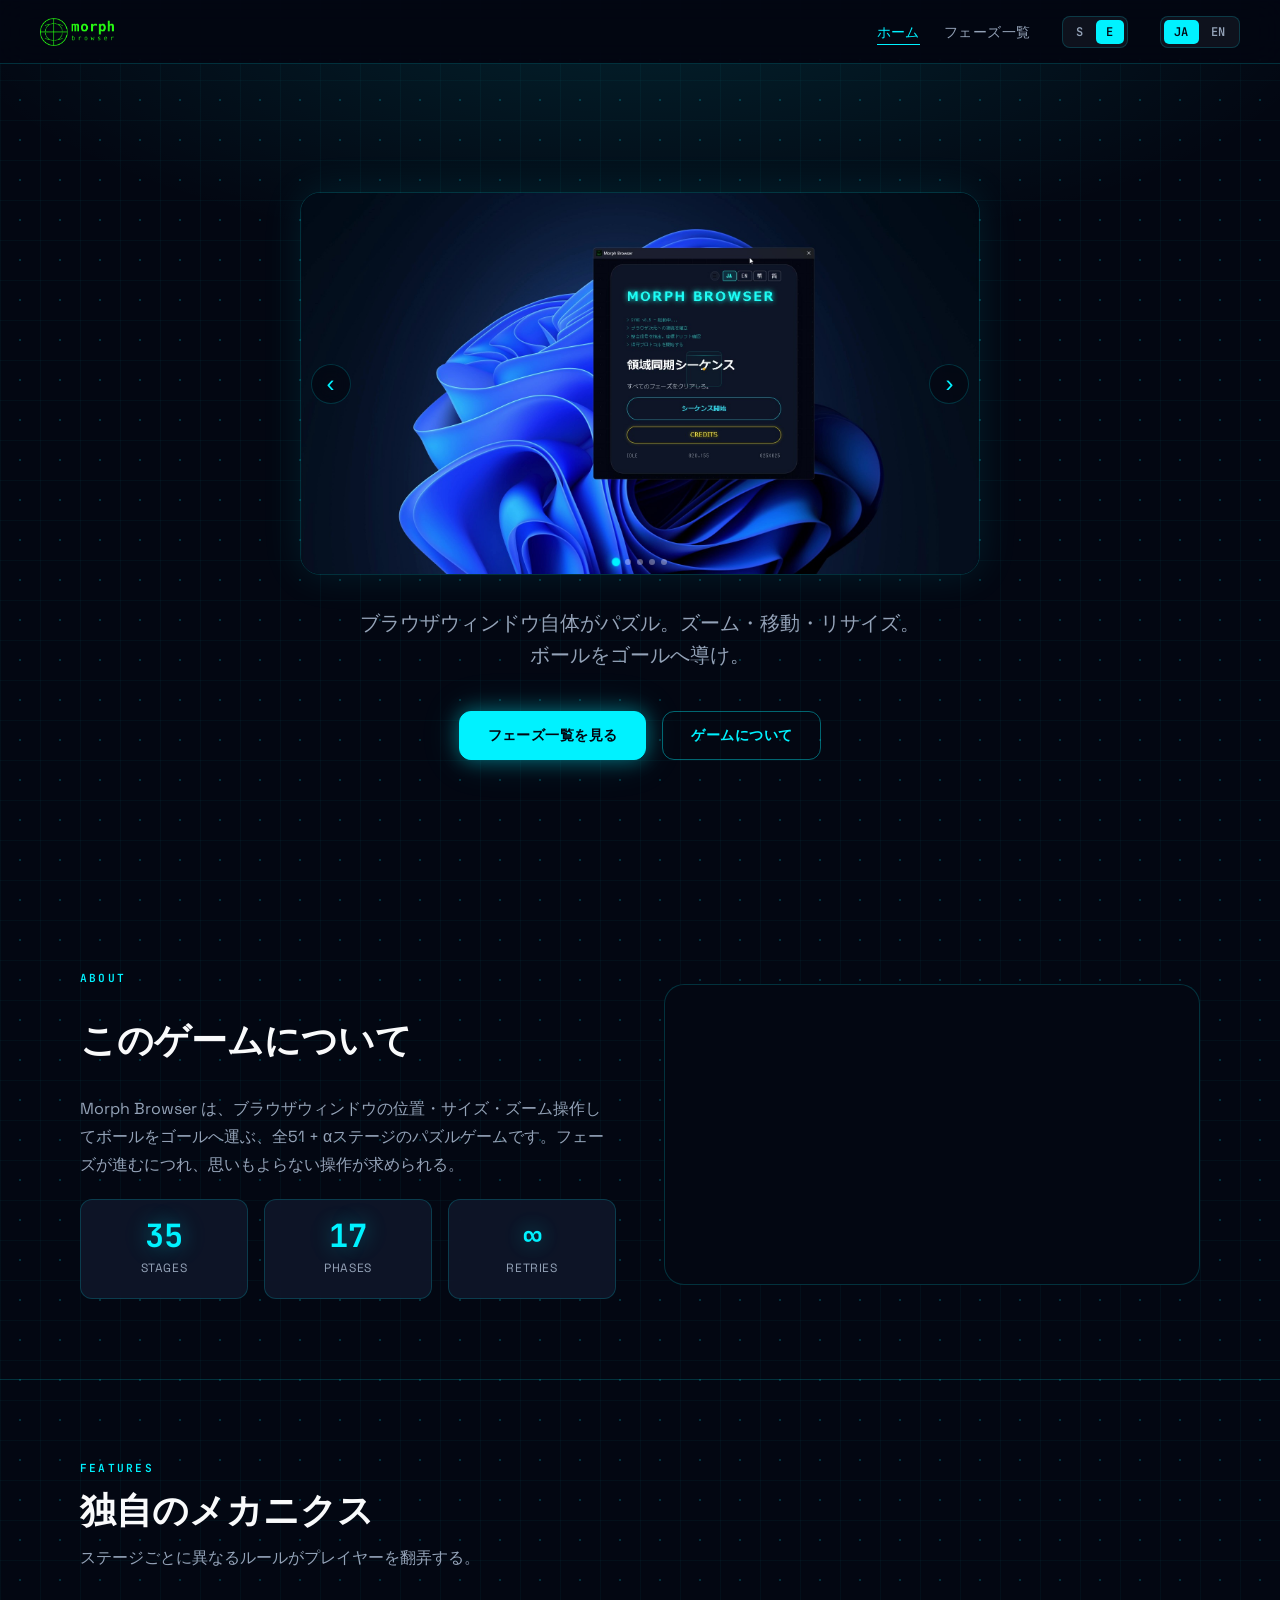
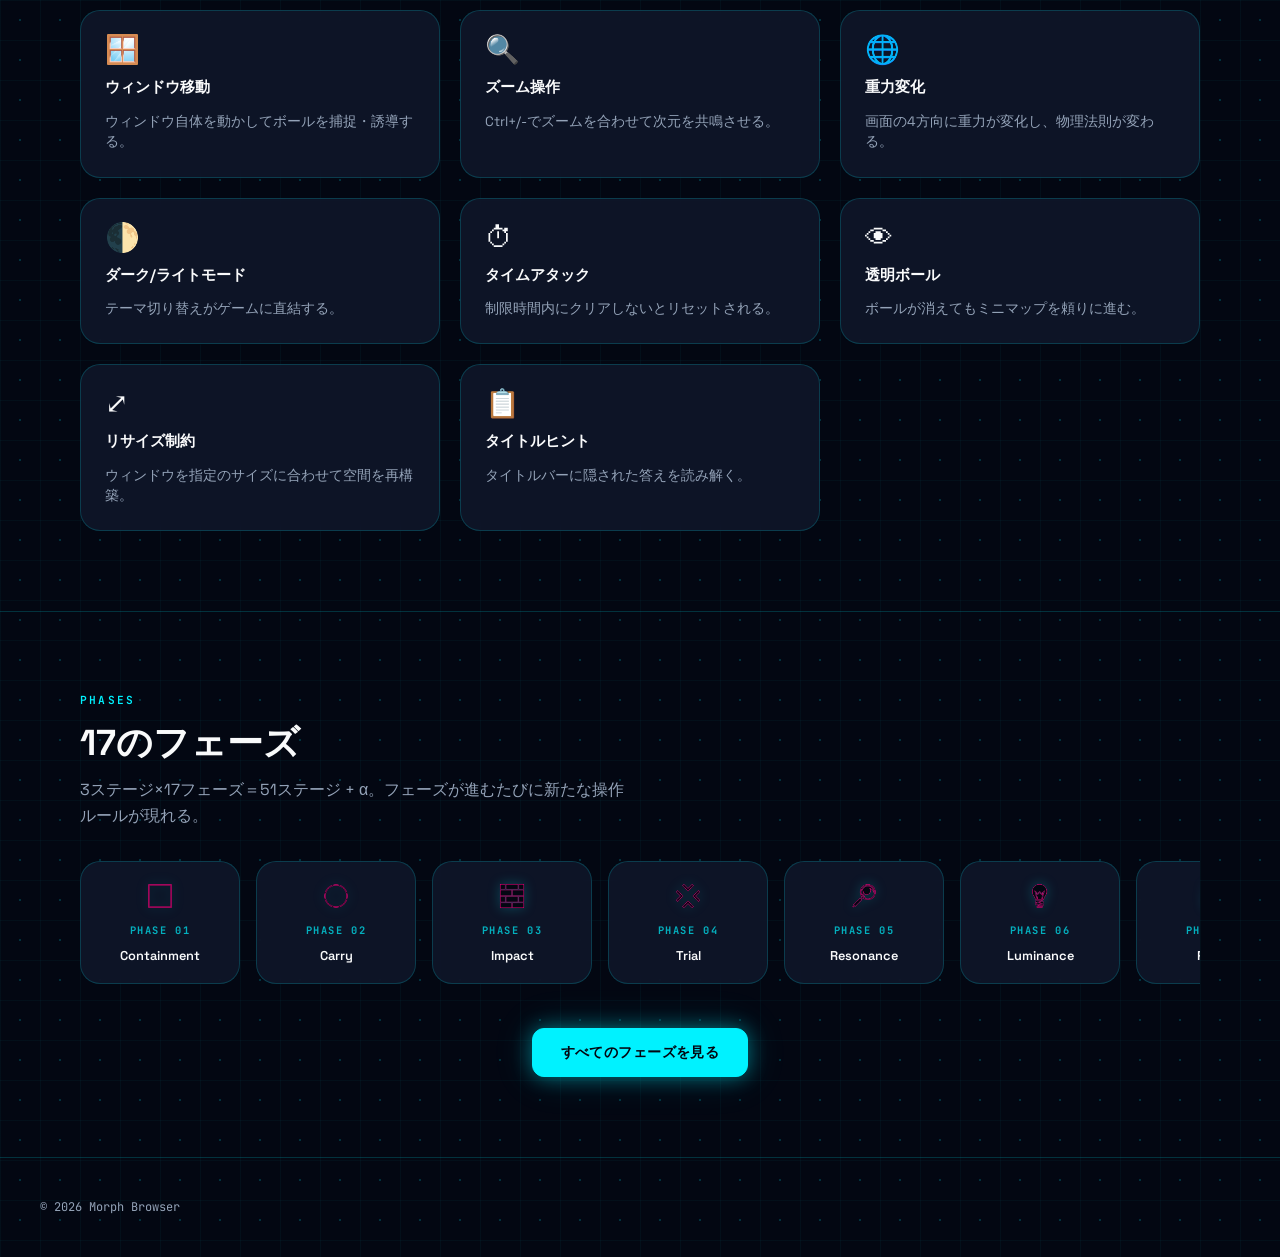
==== index.html @ 8ec7c3a6 "サイトの公開" ====
<!doctype html>
<html lang="ja">

<head>
    <meta charset="UTF-8" />
    <meta name="viewport" content="width=device-width, initial-scale=1.0" />
    <meta name="description" content="Morph Browser — ブラウザウィンドウ自体がパズル。ズーム・移動・リサイズを操り、ボールをゴールへ導く全35ステージのパズルゲーム。" />
    <meta property="og:title" content="Morph Browser" />
    <meta property="og:description" content="ブラウザウィンドウ自体がパズル。全35ステージのElectronパズルゲーム。" />
    <meta property="og:type" content="website" />
    <title>Morph Browser</title>
    <link rel="stylesheet" href="assets/css/style.css" />
</head>

<body>
    <input type="checkbox" id="nav-toggle" class="nav-toggle-input" />

    <!-- ── Navigation ── -->
    <nav class="nav">
        <a href="index.html" class="nav-logo">
            <img src="assets/image/logo.png" alt="MORPH BROWSER" class="nav-logo-img" />
        </a>
        <div class="nav-right">
            <ul class="nav-links">
                <li><a href="index.html" data-i18n="nav.home">ホーム</a></li>
                <li><a href="phases.html" data-i18n="nav.phases">フェーズ一覧</a></li>
            </ul>
            <div class="anim-toggle" aria-label="アニメーション強度">
                <button class="anim-btn" data-anim="subtle">S</button>
                <button class="anim-btn" data-anim="expressive">E</button>
            </div>
            <div class="lang-toggle">
                <button class="lang-btn" data-lang="ja">JA</button>
                <button class="lang-btn" data-lang="en">EN</button>
            </div>
            <label for="nav-toggle" class="nav-hamburger" aria-label="メニューを開く">
                <span></span>
                <span></span>
                <span></span>
            </label>
        </div>
    </nav>

    <div class="nav-overlay">
        <label for="nav-toggle" class="nav-overlay-close" aria-label="メニューを閉じる">✕</label>
        <nav class="nav-overlay-inner">
            <a href="index.html" data-i18n="nav.home">ホーム</a>
            <a href="phases.html" data-i18n="nav.phases">フェーズ一覧</a>
            <div class="anim-toggle" aria-label="アニメーション強度">
                <button class="anim-btn" data-anim="subtle">S</button>
                <button class="anim-btn" data-anim="expressive">E</button>
            </div>
            <div class="lang-toggle">
                <button class="lang-btn" data-lang="ja">JA</button>
                <button class="lang-btn" data-lang="en">EN</button>
            </div>
        </nav>
    </div>

    <!-- ── Hero ── -->
    <section class="hero">
        <div class="hero-slideshow">
            <div class="slideshow-track" id="slideshow-track"></div>
            <button class="slideshow-btn slideshow-prev" id="slideshow-prev" aria-label="前へ">&#8249;</button>
            <button class="slideshow-btn slideshow-next" id="slideshow-next" aria-label="次へ">&#8250;</button>
            <div class="slideshow-dots" id="slideshow-dots"></div>
        </div>
        <p class="hero-subtitle" data-i18n="hero.subtitle">
            ブラウザウィンドウ自体がパズル。<br />ズーム・移動・リサイズを操り、ボールをゴールへ導け。
        </p>
        <div class="hero-actions">
            <a href="phases.html" class="btn btn-primary" data-i18n="hero.cta.phases">フェーズ一覧を見る</a>
            <a href="#about" class="btn btn-outline" data-i18n="hero.cta.about">ゲームとは</a>
        </div>
    </section>

    <!-- ── What is this game? ── -->
    <section class="section" id="about">
        <div class="container">
            <div class="what-grid">
                <div class="what-text">
                    <p class="section-label" data-i18n="what.label">ABOUT</p>
                    <h2 class="section-title" data-i18n="what.title">
                        このゲームについて
                    </h2>
                    <p class="what-body" data-i18n="what.desc">
                        Morph Browser
                        は、ブラウザウィンドウの位置・サイズ・ズームを操作してボールをゴールへ運ぶ、全17ステージのパズルゲームです。
                    </p>
                    <div class="what-stats">
                        <div class="stat-card">
                            <div class="stat-num">35</div>
                            <div class="stat-label">STAGES</div>
                        </div>
                        <div class="stat-card">
                            <div class="stat-num">17</div>
                            <div class="stat-label">PHASES</div>
                        </div>
                        <div class="stat-card">
                            <div class="stat-num">∞</div>
                            <div class="stat-label">RETRIES</div>
                        </div>
                    </div>
                </div>
                <div class="what-video">
                    <iframe id="trailer-iframe" class="trailer-video"
                        src="https://www.youtube.com/embed/IUQiamwd-Z4"
                        frameborder="0"
                        allow="accelerometer; autoplay; clipboard-write; encrypted-media; gyroscope; picture-in-picture"
                        allowfullscreen></iframe>
                </div>
            </div>
        </div>
    </section>

    <!-- ── Features ── -->
    <section class="section">
        <div class="container">
            <p class="section-label" data-i18n="features.label">FEATURES</p>
            <h2 class="section-title" data-i18n="features.title">
                独自のメカニクス
            </h2>
            <p class="section-desc" data-i18n="features.desc">
                ステージごとに異なるルールがプレイヤーを翻弄する。
            </p>

            <div class="grid grid-3 features-grid">
                <div class="card feature-card">
                    <div class="feature-icon">🪟</div>
                    <div class="feature-name" data-i18n="feat.1.name">
                        ウィンドウ移動
                    </div>
                    <div class="feature-desc" data-i18n="feat.1.desc">
                        ウィンドウ自体を動かしてボールを捕捉・誘導する。
                    </div>
                </div>
                <div class="card feature-card">
                    <div class="feature-icon">🔍</div>
                    <div class="feature-name" data-i18n="feat.2.name">ズーム操作</div>
                    <div class="feature-desc" data-i18n="feat.2.desc">
                        Ctrl+/-でズームを合わせて次元を共鳴させる。
                    </div>
                </div>
                <div class="card feature-card">
                    <div class="feature-icon">🌐</div>
                    <div class="feature-name" data-i18n="feat.3.name">重力変化</div>
                    <div class="feature-desc" data-i18n="feat.3.desc">
                        画面の4方向に重力が変化し、物理法則が変わる。
                    </div>
                </div>
                <div class="card feature-card">
                    <div class="feature-icon">🌓</div>
                    <div class="feature-name" data-i18n="feat.4.name">
                        ダーク/ライトモード
                    </div>
                    <div class="feature-desc" data-i18n="feat.4.desc">
                        テーマ切り替えがゲームに直結する。
                    </div>
                </div>
                <div class="card feature-card">
                    <div class="feature-icon">⏱</div>
                    <div class="feature-name" data-i18n="feat.5.name">
                        タイムアタック
                    </div>
                    <div class="feature-desc" data-i18n="feat.5.desc">
                        制限時間内にクリアしないとリセットされる。
                    </div>
                </div>
                <div class="card feature-card">
                    <div class="feature-icon">👁</div>
                    <div class="feature-name" data-i18n="feat.6.name">透明ボール</div>
                    <div class="feature-desc" data-i18n="feat.6.desc">
                        ボールが消えてもミニマップを頼りに進む。
                    </div>
                </div>
                <div class="card feature-card">
                    <div class="feature-icon">⤢</div>
                    <div class="feature-name" data-i18n="feat.7.name">リサイズ制約</div>
                    <div class="feature-desc" data-i18n="feat.7.desc">
                        ウィンドウを指定のサイズに合わせて空間を再構築。
                    </div>
                </div>
                <div class="card feature-card">
                    <div class="feature-icon">📋</div>
                    <div class="feature-name" data-i18n="feat.8.name">
                        タイトルヒント
                    </div>
                    <div class="feature-desc" data-i18n="feat.8.desc">
                        タイトルバーに隠された答えを読み解く。
                    </div>
                </div>
            </div>
        </div>
    </section>

    <!-- ── Phases mini ── -->
    <section class="section">
        <div class="container">
            <p class="section-label" data-i18n="phases.label">PHASES</p>
            <h2 class="section-title" data-i18n="phases.title">17のフェーズ</h2>
            <p class="section-desc" data-i18n="phases.desc">
                3ステージ×17フェーズ＝全51 +
                αステージ。各フェーズが新たな操作ルールを課す。
            </p>

            <div class="phases-scroll" id="phases-scroll" style="margin-top: 2rem"></div>

            <div class="phases-section-actions">
                <a href="phases.html" class="btn btn-primary" data-i18n="phases.cta">すべてのフェーズを見る</a>
            </div>
        </div>
    </section>

    <!-- ── Footer ── -->
    <footer>
        <p class="footer-copy" data-i18n="footer.copy">© 2026 Morph Browser</p>
    </footer>

    <script src="assets/js/i18n.js"></script>
    <script src="assets/js/main.js"></script>
    <script>
        (function () {
            const el = document.getElementById("phases-scroll");
            PHASE_DATA.forEach((ph) => {
                const card = document.createElement("a");
                card.href = `phase/${ph.id}.html`;
                card.className = "card mini-phase-card";
                card.innerHTML = `
          <img src="assets/achievements/${ph.id}.png" alt="${ph.name}">
          <span class="mini-phase-num">PHASE ${String(ph.id).padStart(2, "0")}</span>
          <span class="mini-phase-name">${ph.name}</span>
        `;
                el.appendChild(card);
            });
        })();
    </script>

    <script>
        (function () {
            const SLIDE_IMAGES = {
                ja: [
                    "assets/image/ja/title_japanese.jpg",
                    "assets/image/ja/go_japanese.jpg",
                    "assets/image/ja/goal_japanese.jpg",
                    "assets/image/ja/ingoal_japanese.jpg",
                    "assets/image/ja/gimic_japanese.jpg",
                ],
                en: [
                    "assets/image/en/title_english.jpg",
                    "assets/image/en/st1_english.jpg",
                    "assets/image/en/clear_english.jpg",
                    "assets/image/en/ingoal_english.jpg",
                    "assets/image/en/gimic_english.jpg",
                ],
            };

            const track = document.getElementById("slideshow-track");
            const dotsEl = document.getElementById("slideshow-dots");
            const prevBtn = document.getElementById("slideshow-prev");
            const nextBtn = document.getElementById("slideshow-next");

            let current = 0;
            let autoTimer = null;

            function renderSlides(lang) {
                const srcs = SLIDE_IMAGES[lang] || SLIDE_IMAGES.ja;
                track.innerHTML = "";
                dotsEl.innerHTML = "";
                current = 0;
                srcs.forEach(function (src, i) {
                    const img = document.createElement("img");
                    img.src = src;
                    img.alt = "Screenshot " + (i + 1);
                    track.appendChild(img);

                    const dot = document.createElement("button");
                    dot.className = "slideshow-dot" + (i === 0 ? " active" : "");
                    dot.addEventListener("click", function () { goTo(i); });
                    dotsEl.appendChild(dot);
                });
                applySlide();
                resetAuto();
            }

            function goTo(index) {
                const count = track.querySelectorAll("img").length;
                current = (index + count) % count;
                applySlide();
                resetAuto();
            }

            function applySlide() {
                track.style.transform = "translateX(-" + (current * 100) + "%)";
                dotsEl.querySelectorAll(".slideshow-dot").forEach(function (d, i) {
                    d.classList.toggle("active", i === current);
                });
            }

            function resetAuto() {
                clearInterval(autoTimer);
                autoTimer = setInterval(function () { goTo(current + 1); }, 4000);
            }

            prevBtn.addEventListener("click", function () { goTo(current - 1); });
            nextBtn.addEventListener("click", function () { goTo(current + 1); });

            const _origSetLang = setLang;
            setLang = function (lang) {
                _origSetLang(lang);
                renderSlides(lang);
            };

            renderSlides(localStorage.getItem("bm-lang") || "ja");
        })();
    </script>

    <script>
        (function () {
            const VIDEO_IDS = {
                ja: "IUQiamwd-Z4",
                en: "48qNjp1e2qQ",
            };
            const iframe = document.getElementById("trailer-iframe");

            function setVideoLang(lang) {
                const id = VIDEO_IDS[lang] || VIDEO_IDS.ja;
                iframe.src = "https://www.youtube.com/embed/" + id;
            }

            const _origSetLang = setLang;
            setLang = function (lang) {
                _origSetLang(lang);
                setVideoLang(lang);
            };

            setVideoLang(localStorage.getItem("bm-lang") || "ja");
        })();
    </script>
</body>

</html>
---- assets/css/style.css ----
@import url('https://fonts.googleapis.com/css2?family=Space+Grotesk:wght@300;400;500;600;700&family=JetBrains+Mono:wght@400;600;700&display=swap');

/* ── Variables ─────────────────────────────────────────── */
:root {
  --bg-dark:      #030712;
  --bg-card:      rgba(15, 23, 42, 0.9);
  --neon-cyan:    #00f2ff;
  --neon-pink:    #ff007f;
  --neon-amber:   #ffaa00;
  --text:         #f9fafb;
  --text-muted:   #94a3b8;
  --border:       rgba(0, 242, 255, 0.18);
  --border-hover: rgba(255, 0, 127, 0.6);
  --font-body:    'Space Grotesk', sans-serif;
  --font-mono:    'JetBrains Mono', monospace;
  --transition:   0.22s cubic-bezier(0.4, 0, 0.2, 1);
  --radius:       12px;
  --radius-lg:    20px;
  --glow-cyan:    0 0 20px rgba(0, 242, 255, 0.4), 0 0 40px rgba(0, 242, 255, 0.15);
  --glow-pink:    0 0 20px rgba(255, 0, 127, 0.5), 0 0 40px rgba(255, 0, 127, 0.2);
}

/* ── Reset ──────────────────────────────────────────────── */
*, *::before, *::after { box-sizing: border-box; margin: 0; padding: 0; }
html { scroll-behavior: smooth; }

body {
  font-family: var(--font-body);
  background-color: var(--bg-dark);
  color: var(--text);
  line-height: 1.6;
  min-height: 100vh;
  background-image:
    radial-gradient(circle, rgba(0, 242, 255, 0.18) 1px, transparent 1px),
    linear-gradient(rgba(0, 242, 255, 0.035) 1px, transparent 1px),
    linear-gradient(90deg, rgba(0, 242, 255, 0.035) 1px, transparent 1px);
  background-size: 40px 40px, 40px 40px, 40px 40px;
}

a { color: inherit; text-decoration: none; }
img { display: block; max-width: 100%; }
ul { list-style: none; }

/* ── Navigation ─────────────────────────────────────────── */
.nav {
  position: sticky;
  top: 0;
  z-index: 100;
  display: flex;
  align-items: center;
  justify-content: space-between;
  padding: 0 clamp(1rem, 4vw, 2.5rem);
  height: 64px;
  background: rgba(3, 7, 18, 0.85);
  backdrop-filter: blur(16px);
  -webkit-backdrop-filter: blur(16px);
  border-bottom: 1px solid var(--border);
}

.nav-logo {
  display: flex;
  align-items: center;
  flex-shrink: 0;
}

.nav-logo-img {
  height: 28px;
  width: auto;
  display: block;
  animation: imgGlowPulse 3s ease-in-out infinite;
}

.nav-right {
  display: flex;
  align-items: center;
  gap: 2rem;
}

.nav-links {
  display: flex;
  align-items: center;
  gap: 1.5rem;
}

.nav-links a {
  font-size: 0.875rem;
  font-weight: 500;
  color: var(--text-muted);
  letter-spacing: 0.03em;
  transition: color var(--transition);
  position: relative;
}

.nav-links a::after {
  content: '';
  position: absolute;
  bottom: -4px;
  left: 0;
  width: 0;
  height: 1px;
  background: var(--neon-cyan);
  transition: width var(--transition);
}

.nav-links a:hover,
.nav-links a.active {
  color: var(--neon-cyan);
}

.nav-links a:hover::after,
.nav-links a.active::after {
  width: 100%;
}

/* ── Language Toggle ─────────────────────────────────────── */
.lang-toggle {
  display: flex;
  gap: 2px;
  padding: 3px;
  background: rgba(255, 255, 255, 0.05);
  border: 1px solid var(--border);
  border-radius: 8px;
}

.lang-btn {
  padding: 4px 10px;
  font-family: var(--font-mono);
  font-size: 0.75rem;
  font-weight: 600;
  letter-spacing: 0.05em;
  border: none;
  border-radius: 5px;
  cursor: pointer;
  background: transparent;
  color: var(--text-muted);
  transition: all var(--transition);
}

.lang-btn.active {
  background: var(--neon-cyan);
  color: var(--bg-dark);
}

.lang-btn:hover:not(.active) {
  color: var(--neon-cyan);
}

/* ── Anim Toggle ─────────────────────────────────────────── */
.anim-toggle {
  display: flex;
  gap: 2px;
  padding: 3px;
  background: rgba(255, 255, 255, 0.05);
  border: 1px solid var(--border);
  border-radius: 8px;
}

.anim-btn {
  padding: 4px 10px;
  font-family: var(--font-mono);
  font-size: 0.75rem;
  font-weight: 600;
  letter-spacing: 0.05em;
  border: none;
  border-radius: 5px;
  cursor: pointer;
  background: transparent;
  color: var(--text-muted);
  transition: all var(--transition);
}

.anim-btn.active {
  background: var(--neon-cyan);
  color: var(--bg-dark);
}

.anim-btn:hover:not(.active) {
  color: var(--neon-cyan);
}

/* ── Layout ──────────────────────────────────────────────── */
.container {
  width: 100%;
  max-width: 1200px;
  margin: 0 auto;
  padding: 0 clamp(1rem, 4vw, 2.5rem);
}

.section {
  padding: 5rem 0;
}

.section + .section {
  border-top: 1px solid var(--border);
}

/* ── Hero ────────────────────────────────────────────────── */
.hero {
  display: flex;
  flex-direction: column;
  align-items: center;
  text-align: center;
  padding: clamp(4rem, 10vw, 8rem) clamp(1rem, 4vw, 2.5rem) clamp(3rem, 7vw, 6rem);
  position: relative;
  overflow: hidden;
}

.hero::before {
  content: '';
  position: absolute;
  inset: 0;
  background:
    radial-gradient(ellipse 80% 50% at 50% -10%, rgba(0, 242, 255, 0.12) 0%, transparent 70%);
  pointer-events: none;
}

.hero-eyebrow {
  font-family: var(--font-mono);
  font-size: 0.75rem;
  font-weight: 600;
  letter-spacing: 0.2em;
  color: var(--neon-cyan);
  text-transform: uppercase;
  margin-bottom: 1.25rem;
  opacity: 0;
  animation: fadeUp 0.6s ease forwards 0.1s;
}

.hero-title {
  font-family: var(--font-mono);
  font-size: clamp(2rem, 6vw, 4.5rem);
  font-weight: 700;
  line-height: 1.05;
  letter-spacing: -0.02em;
  color: var(--text);
  margin-bottom: 1rem;
  opacity: 0;
  animation: fadeUp 0.6s ease forwards 0.2s;
}

.hero-title .accent {
  color: var(--neon-cyan);
  text-shadow: var(--glow-cyan);
}

.hero-subtitle {
  font-size: clamp(1rem, 2vw, 1.25rem);
  color: var(--text-muted);
  max-width: 560px;
  margin-bottom: 2.5rem;
  opacity: 0;
  animation: fadeUp 0.6s ease forwards 0.35s;
}

.hero-actions {
  display: flex;
  gap: 1rem;
  flex-wrap: wrap;
  justify-content: center;
  opacity: 0;
  animation: fadeUp 0.6s ease forwards 0.5s;
}

/* ── Buttons ─────────────────────────────────────────────── */
.btn {
  display: inline-flex;
  align-items: center;
  gap: 0.5rem;
  padding: 0.75rem 1.75rem;
  font-family: var(--font-body);
  font-size: 0.9rem;
  font-weight: 600;
  letter-spacing: 0.03em;
  border-radius: var(--radius);
  border: 1px solid transparent;
  cursor: pointer;
  transition: all var(--transition);
  white-space: nowrap;
}

.btn-primary {
  background: var(--neon-cyan);
  color: var(--bg-dark);
  border-color: var(--neon-cyan);
  box-shadow: var(--glow-cyan);
}

.btn-primary:hover {
  background: var(--neon-pink);
  border-color: var(--neon-pink);
  box-shadow: var(--glow-pink);
  transform: translateY(-2px);
}

.btn-outline {
  background: transparent;
  color: var(--neon-cyan);
  border-color: rgba(0, 242, 255, 0.4);
}

.btn-outline:hover {
  border-color: var(--neon-pink);
  color: var(--neon-pink);
  box-shadow: var(--glow-pink);
  transform: translateY(-2px);
}

/* ── Section Headers ─────────────────────────────────────── */
.section-label {
  font-family: var(--font-mono);
  font-size: 0.7rem;
  font-weight: 600;
  letter-spacing: 0.2em;
  text-transform: uppercase;
  color: var(--neon-cyan);
  margin-bottom: 0.75rem;
}

.section-title {
  font-size: clamp(1.5rem, 3vw, 2.25rem);
  font-weight: 700;
  line-height: 1.2;
  margin-bottom: 0.75rem;
}

.section-desc {
  font-size: 1rem;
  color: var(--text-muted);
  max-width: 560px;
}

/* ── Cards ───────────────────────────────────────────────── */
.card {
  background: var(--bg-card);
  border: 1px solid var(--border);
  border-radius: var(--radius-lg);
  padding: 1.5rem;
  backdrop-filter: blur(10px);
  -webkit-backdrop-filter: blur(10px);
  transition: border-color var(--transition), box-shadow var(--transition), transform var(--transition);
  min-width: 0;
}

.card:hover {
  border-color: var(--border-hover);
  box-shadow: var(--glow-pink);
  transform: translateY(-3px);
}

/* ── Phase Cards ─────────────────────────────────────────── */
.phase-card {
  display: flex;
  flex-direction: column;
  gap: 0.75rem;
  cursor: pointer;
  text-decoration: none;
}

.phase-card-header {
  display: flex;
  align-items: center;
  gap: 1rem;
}

.phase-icon {
  width: 48px;
  height: 48px;
  object-fit: contain;
  filter: drop-shadow(0 0 8px rgba(0, 242, 255, 0.3));
  flex-shrink: 0;
}

.phase-number {
  font-family: var(--font-mono);
  font-size: 0.7rem;
  font-weight: 700;
  letter-spacing: 0.15em;
  color: var(--neon-cyan);
  opacity: 0.7;
}

.phase-name {
  font-size: 1.05rem;
  font-weight: 600;
  color: var(--text);
  line-height: 1.3;
}

.phase-desc {
  font-size: 0.85rem;
  color: var(--text-muted);
  line-height: 1.5;
}

/* ── Difficulty Stars ────────────────────────────────────── */
.difficulty {
  display: flex;
  gap: 3px;
  margin-top: auto;
  padding-top: 0.5rem;
}

.star {
  font-size: 0.8rem;
  color: var(--text-muted);
  opacity: 0.3;
  transition: opacity var(--transition);
}

.star.filled {
  color: var(--neon-amber);
  opacity: 1;
  text-shadow: 0 0 8px rgba(255, 170, 0, 0.5);
}

/* ── Feature Cards ───────────────────────────────────────── */
.feature-card {
  display: flex;
  flex-direction: column;
  gap: 0.75rem;
}

.feature-icon {
  font-size: 1.75rem;
  line-height: 1;
}

.feature-name {
  font-size: 0.95rem;
  font-weight: 600;
  color: var(--text);
}

.feature-desc {
  font-size: 0.85rem;
  color: var(--text-muted);
  line-height: 1.5;
}

/* ── Grid Layouts ────────────────────────────────────────── */
.grid {
  display: grid;
  gap: 1.25rem;
}

.grid-3 {
  grid-template-columns: repeat(3, 1fr);
}

.grid-2 {
  grid-template-columns: repeat(2, 1fr);
}

/* ── Horizontal Scroll (mini phase list) ────────────────── */
.phases-scroll {
  display: flex;
  gap: 1rem;
  overflow-x: auto;
  padding-bottom: 0.75rem;
  scrollbar-width: thin;
  scrollbar-color: var(--neon-cyan) transparent;
}

.phases-scroll::-webkit-scrollbar { height: 4px; }
.phases-scroll::-webkit-scrollbar-track { background: transparent; }
.phases-scroll::-webkit-scrollbar-thumb { background: var(--neon-cyan); border-radius: 2px; }

.mini-phase-card {
  flex: 0 0 160px;
  display: flex;
  flex-direction: column;
  align-items: center;
  gap: 0.5rem;
  padding: 1rem;
  text-align: center;
}

.mini-phase-card img {
  width: 36px;
  height: 36px;
  object-fit: contain;
  filter: drop-shadow(0 0 6px rgba(0, 242, 255, 0.25));
}

.mini-phase-num {
  font-family: var(--font-mono);
  font-size: 0.65rem;
  font-weight: 700;
  letter-spacing: 0.15em;
  color: var(--neon-cyan);
  opacity: 0.7;
}

.mini-phase-name {
  font-size: 0.8rem;
  font-weight: 600;
  color: var(--text);
}

/* ── Page Header ─────────────────────────────────────────── */
.page-header {
  padding: clamp(3rem, 6vw, 5rem) 0 2rem;
  position: relative;
  overflow: hidden;
}

.page-header::before {
  content: '';
  position: absolute;
  inset: 0;
  background: radial-gradient(ellipse 70% 60% at 50% 0%, rgba(0, 242, 255, 0.08) 0%, transparent 70%);
  pointer-events: none;
}

.page-title {
  font-family: var(--font-mono);
  font-size: clamp(1.75rem, 4vw, 3rem);
  font-weight: 700;
  line-height: 1.1;
}

.page-title .accent { color: var(--neon-cyan); text-shadow: var(--glow-cyan); }

/* ── Phase Detail ────────────────────────────────────────── */
.phase-detail-header {
  display: flex;
  align-items: flex-start;
  gap: 2rem;
  margin-bottom: 3rem;
}

.phase-detail-icon {
  width: 80px;
  height: 80px;
  object-fit: contain;
  filter: drop-shadow(0 0 16px rgba(0, 242, 255, 0.4));
  flex-shrink: 0;
}

.phase-detail-meta {
  display: flex;
  flex-direction: column;
  gap: 0.5rem;
}

.phase-detail-num {
  font-family: var(--font-mono);
  font-size: 0.75rem;
  font-weight: 700;
  letter-spacing: 0.2em;
  color: var(--neon-cyan);
}

.phase-detail-name {
  font-family: var(--font-mono);
  font-size: clamp(1.5rem, 3vw, 2.5rem);
  font-weight: 700;
}

.phase-detail-lore {
  font-size: 0.9rem;
  color: var(--neon-amber);
  font-style: italic;
  opacity: 0.85;
}

/* ── Tips List ───────────────────────────────────────────── */
.tips-list {
  display: flex;
  flex-direction: column;
  gap: 0.75rem;
  margin-top: 1rem;
}

.tip-item {
  display: flex;
  align-items: flex-start;
  gap: 0.75rem;
  font-size: 0.9rem;
  color: var(--text-muted);
  line-height: 1.55;
}

.tip-item::before {
  content: '▸';
  color: var(--neon-cyan);
  flex-shrink: 0;
  margin-top: 0.05em;
}


/* ── Phase Nav ───────────────────────────────────────────── */
.phase-nav {
  display: flex;
  justify-content: space-between;
  gap: 1rem;
  margin-top: 3rem;
  padding-top: 2rem;
  border-top: 1px solid var(--border);
}

.phase-nav-btn {
  display: flex;
  align-items: center;
  gap: 0.5rem;
  font-size: 0.875rem;
  font-weight: 600;
  color: var(--text-muted);
  padding: 0.6rem 1.25rem;
  border: 1px solid var(--border);
  border-radius: var(--radius);
  transition: all var(--transition);
}

.phase-nav-btn:hover {
  color: var(--neon-cyan);
  border-color: rgba(0, 242, 255, 0.4);
  box-shadow: 0 0 12px rgba(0, 242, 255, 0.15);
}

.phase-nav-btn .arrow { font-family: var(--font-mono); font-size: 1rem; }

/* ── Footer ──────────────────────────────────────────────── */
footer {
  border-top: 1px solid var(--border);
  padding: 2.5rem clamp(1rem, 4vw, 2.5rem);
  display: flex;
  align-items: center;
  justify-content: space-between;
  gap: 1rem;
  flex-wrap: wrap;
}

.footer-copy {
  font-family: var(--font-mono);
  font-size: 0.75rem;
  color: var(--text-muted);
}

.footer-links {
  display: flex;
  gap: 1.5rem;
}

.footer-links a {
  font-size: 0.8rem;
  color: var(--text-muted);
  transition: color var(--transition);
}

.footer-links a:hover { color: var(--neon-cyan); }

/* ── Scroll Fade-In ──────────────────────────────────────── */
body[data-anim="subtle"] {
  --anim-dist: 10px;
  --anim-dur:  0.4s;
}

body[data-anim="expressive"] {
  --anim-dist: 24px;
  --anim-dur:  0.7s;
}

.fade-in {
  opacity: 0;
  transform: translateY(var(--anim-dist, 24px));
  transition: opacity var(--anim-dur, 0.7s) ease, transform var(--anim-dur, 0.7s) ease;
}

.fade-in.visible {
  opacity: 1;
  transform: translateY(0);
}

@media (prefers-reduced-motion: reduce) {
  .fade-in {
    opacity: 1;
    transform: none;
    transition: none;
  }
}

/* ── Animations ──────────────────────────────────────────── */
@keyframes fadeUp {
  from { opacity: 0; transform: translateY(16px); }
  to   { opacity: 1; transform: translateY(0); }
}

@keyframes glowPulse {
  0%, 100% { text-shadow: 0 0 12px rgba(0, 242, 255, 0.6); }
  50%       { text-shadow: 0 0 24px rgba(0, 242, 255, 0.9), 0 0 48px rgba(0, 242, 255, 0.4); }
}

@keyframes imgGlowPulse {
  0%, 100% { filter: drop-shadow(0 0 8px rgba(0, 242, 255, 0.6)); }
  50%       { filter: drop-shadow(0 0 18px rgba(0, 242, 255, 0.9)) drop-shadow(0 0 36px rgba(0, 242, 255, 0.35)); }
}

.glow-pulse { animation: glowPulse 3s ease-in-out infinite; }

/* ── Index-only styles ──────────────────────────────────── */
.what-grid {
  display: grid;
  grid-template-columns: 1fr 1fr;
  gap: 3rem;
  align-items: center;
  margin-top: 2.5rem;
}
.what-text { display: flex; flex-direction: column; gap: 1.25rem; }
.what-body { font-size: 1rem; color: var(--text-muted); line-height: 1.75; }
.what-stats {
  display: grid;
  grid-template-columns: repeat(3, 1fr);
  gap: 1rem;
}
.stat-card {
  background: var(--bg-card);
  border: 1px solid var(--border);
  border-radius: var(--radius);
  padding: 1.25rem 1rem;
  text-align: center;
  backdrop-filter: blur(10px);
}
.stat-num {
  font-family: var(--font-mono);
  font-size: 2rem;
  font-weight: 700;
  color: var(--neon-cyan);
  text-shadow: var(--glow-cyan);
  line-height: 1;
}
.stat-label {
  font-size: 0.75rem;
  color: var(--text-muted);
  margin-top: 0.4rem;
  letter-spacing: 0.05em;
}
.features-grid { margin-top: 2.5rem; }

/* ── Hero Slideshow ─────────────────────────────────── */
.hero-slideshow {
  position: relative;
  width: 100%;
  max-width: 680px;
  border-radius: var(--radius-lg);
  border: 1px solid var(--border);
  overflow: hidden;
  margin-bottom: 2rem;
  opacity: 0;
  animation: fadeUp 0.6s ease forwards 0.2s;
  box-shadow: 0 0 40px rgba(0, 242, 255, 0.1);
}

.slideshow-track {
  display: flex;
  transition: transform 0.5s cubic-bezier(0.4, 0, 0.2, 1);
}

.slideshow-track img {
  width: 100%;
  flex-shrink: 0;
  object-fit: cover;
  aspect-ratio: 16/9;
  display: block;
}

.slideshow-btn {
  position: absolute;
  top: 50%;
  transform: translateY(-50%);
  background: rgba(3, 7, 18, 0.75);
  border: 1px solid var(--border);
  color: var(--neon-cyan);
  font-size: 1.5rem;
  line-height: 1;
  width: 40px;
  height: 40px;
  border-radius: 50%;
  cursor: pointer;
  display: flex;
  align-items: center;
  justify-content: center;
  backdrop-filter: blur(8px);
  transition: border-color var(--transition), box-shadow var(--transition);
  z-index: 2;
}

.slideshow-btn:hover {
  border-color: rgba(0, 242, 255, 0.6);
  box-shadow: var(--glow-cyan);
}

.slideshow-prev { left: 0.6rem; }
.slideshow-next { right: 0.6rem; }

.slideshow-dots {
  position: absolute;
  bottom: 0.6rem;
  left: 50%;
  transform: translateX(-50%);
  display: flex;
  gap: 6px;
  z-index: 2;
}

.slideshow-dot {
  width: 6px;
  height: 6px;
  border-radius: 50%;
  background: rgba(255, 255, 255, 0.35);
  border: none;
  cursor: pointer;
  padding: 0;
  transition: background var(--transition), transform var(--transition);
}

.slideshow-dot.active {
  background: var(--neon-cyan);
  transform: scale(1.4);
  box-shadow: 0 0 6px rgba(0, 242, 255, 0.7);
}

.what-video {
  display: flex;
  align-items: center;
}

.trailer-video {
  width: 100%;
  aspect-ratio: 16 / 9;
  border-radius: var(--radius-lg);
  border: 1px solid var(--border);
  background: var(--bg-dark);
}

.phases-section-actions {
  display: flex;
  justify-content: center;
  margin-top: 2rem;
}

/* ── Hamburger / Nav Overlay ────────────────────────────── */
.nav-toggle-input {
  display: none;
}

.nav-hamburger {
  display: none;
  flex-direction: column;
  justify-content: center;
  gap: 5px;
  width: 36px;
  height: 36px;
  cursor: pointer;
  padding: 4px;
  border-radius: 6px;
  transition: background var(--transition);
  flex-shrink: 0;
}

.nav-hamburger:hover {
  background: rgba(255, 255, 255, 0.05);
}

.nav-hamburger span {
  display: block;
  width: 100%;
  height: 2px;
  background: var(--neon-cyan);
  border-radius: 2px;
  transition: transform var(--transition), opacity var(--transition);
  transform-origin: center;
}

/* input は <body> の最初の子、nav はその直後の兄弟 → ~ で参照可能 */
.nav-toggle-input:checked ~ nav .nav-hamburger span:nth-child(1) {
  transform: translateY(7px) rotate(45deg);
}
.nav-toggle-input:checked ~ nav .nav-hamburger span:nth-child(2) {
  opacity: 0;
}
.nav-toggle-input:checked ~ nav .nav-hamburger span:nth-child(3) {
  transform: translateY(-7px) rotate(-45deg);
}

.nav-overlay {
  position: fixed;
  inset: 0;
  z-index: 101;
  background: rgba(3, 7, 18, 0.97);
  display: flex;
  flex-direction: column;
  align-items: center;
  justify-content: center;
  opacity: 0;
  visibility: hidden;
  transition: opacity 0.3s ease, visibility 0.3s ease;
}

.nav-toggle-input:checked ~ .nav-overlay {
  opacity: 1;
  visibility: visible;
}

.nav-overlay-inner {
  display: flex;
  flex-direction: column;
  align-items: center;
  gap: 2.5rem;
}

.nav-overlay-inner .lang-toggle {
  margin-top: 1rem;
}

.nav-overlay-inner a {
  font-family: var(--font-mono);
  font-size: 1.75rem;
  font-weight: 700;
  letter-spacing: 0.1em;
  color: var(--text-muted);
  transition: color var(--transition), text-shadow var(--transition);
}

.nav-overlay-inner a:hover {
  color: var(--neon-cyan);
  text-shadow: var(--glow-cyan);
}

.nav-overlay-close {
  position: absolute;
  top: 1.25rem;
  right: 1.25rem;
  font-size: 1.25rem;
  color: var(--text-muted);
  cursor: pointer;
  width: 44px;
  height: 44px;
  display: flex;
  align-items: center;
  justify-content: center;
  border-radius: 50%;
  border: 1px solid var(--border);
  transition: color var(--transition), background var(--transition), border-color var(--transition);
}

.nav-overlay-close:hover {
  color: var(--neon-cyan);
  background: rgba(0, 242, 255, 0.08);
  border-color: rgba(0, 242, 255, 0.4);
}

body:has(.nav-toggle-input:checked) {
  overflow: hidden;
}

/* ── Responsive ──────────────────────────────────────────── */
@media (max-width: 1024px) {
  .grid-3 { grid-template-columns: repeat(2, 1fr); }
}

@media (max-width: 768px) {
  .nav-links { display: none; }
  .nav .lang-toggle { display: none; }
  .nav .anim-toggle { display: none; }
  .nav-hamburger { display: flex; }

  .section { padding: 3rem 0; }

  .what-grid { grid-template-columns: 1fr; gap: 2rem; }
  .what-stats { display: none; }
}

@media (max-width: 640px) {
  .grid-3,
  .grid-2 { grid-template-columns: 1fr; }

  .section-desc { max-width: 100%; }

  .phase-detail-header { flex-direction: column; gap: 1rem; }

  .phase-nav { flex-direction: column; }

  footer { flex-direction: column; align-items: flex-start; }
}

@media (max-width: 400px) {
  .what-stats { grid-template-columns: 1fr; }
}

/* ── SYSTEM Terminal ───────────────────────────────── */
.terminal-label {
  font-family: 'JetBrains Mono', monospace;
  letter-spacing: 0.1em;
}

.terminal-output {
  font-family: 'JetBrains Mono', monospace;
  font-size: 0.78rem;
  line-height: 1.7;
  white-space: pre-wrap;
  overflow-wrap: break-word;
  color: #a0ffcc;
  margin: 0;
}

.terminal-card.corrupted .terminal-output {
  animation: glitch 3s infinite;
}

.terminal-card.critical .terminal-output {
  animation: glitch 1.2s infinite;
}

@keyframes glitch {
  0%, 90%  { transform: none; opacity: 1; color: #a0ffcc; text-shadow: none; }
  91%      { transform: skewX(-3deg); color: #ff0066; text-shadow: 2px 0 #ff0066; }
  93%      { transform: skewX(1deg); color: #a0ffcc; text-shadow: none; opacity: 0.7; }
  95%      { transform: skewX(-1deg); color: #ff0066; text-shadow: -2px 0 #ff0066; }
  100%     { transform: none; opacity: 1; color: #a0ffcc; text-shadow: none; }
}
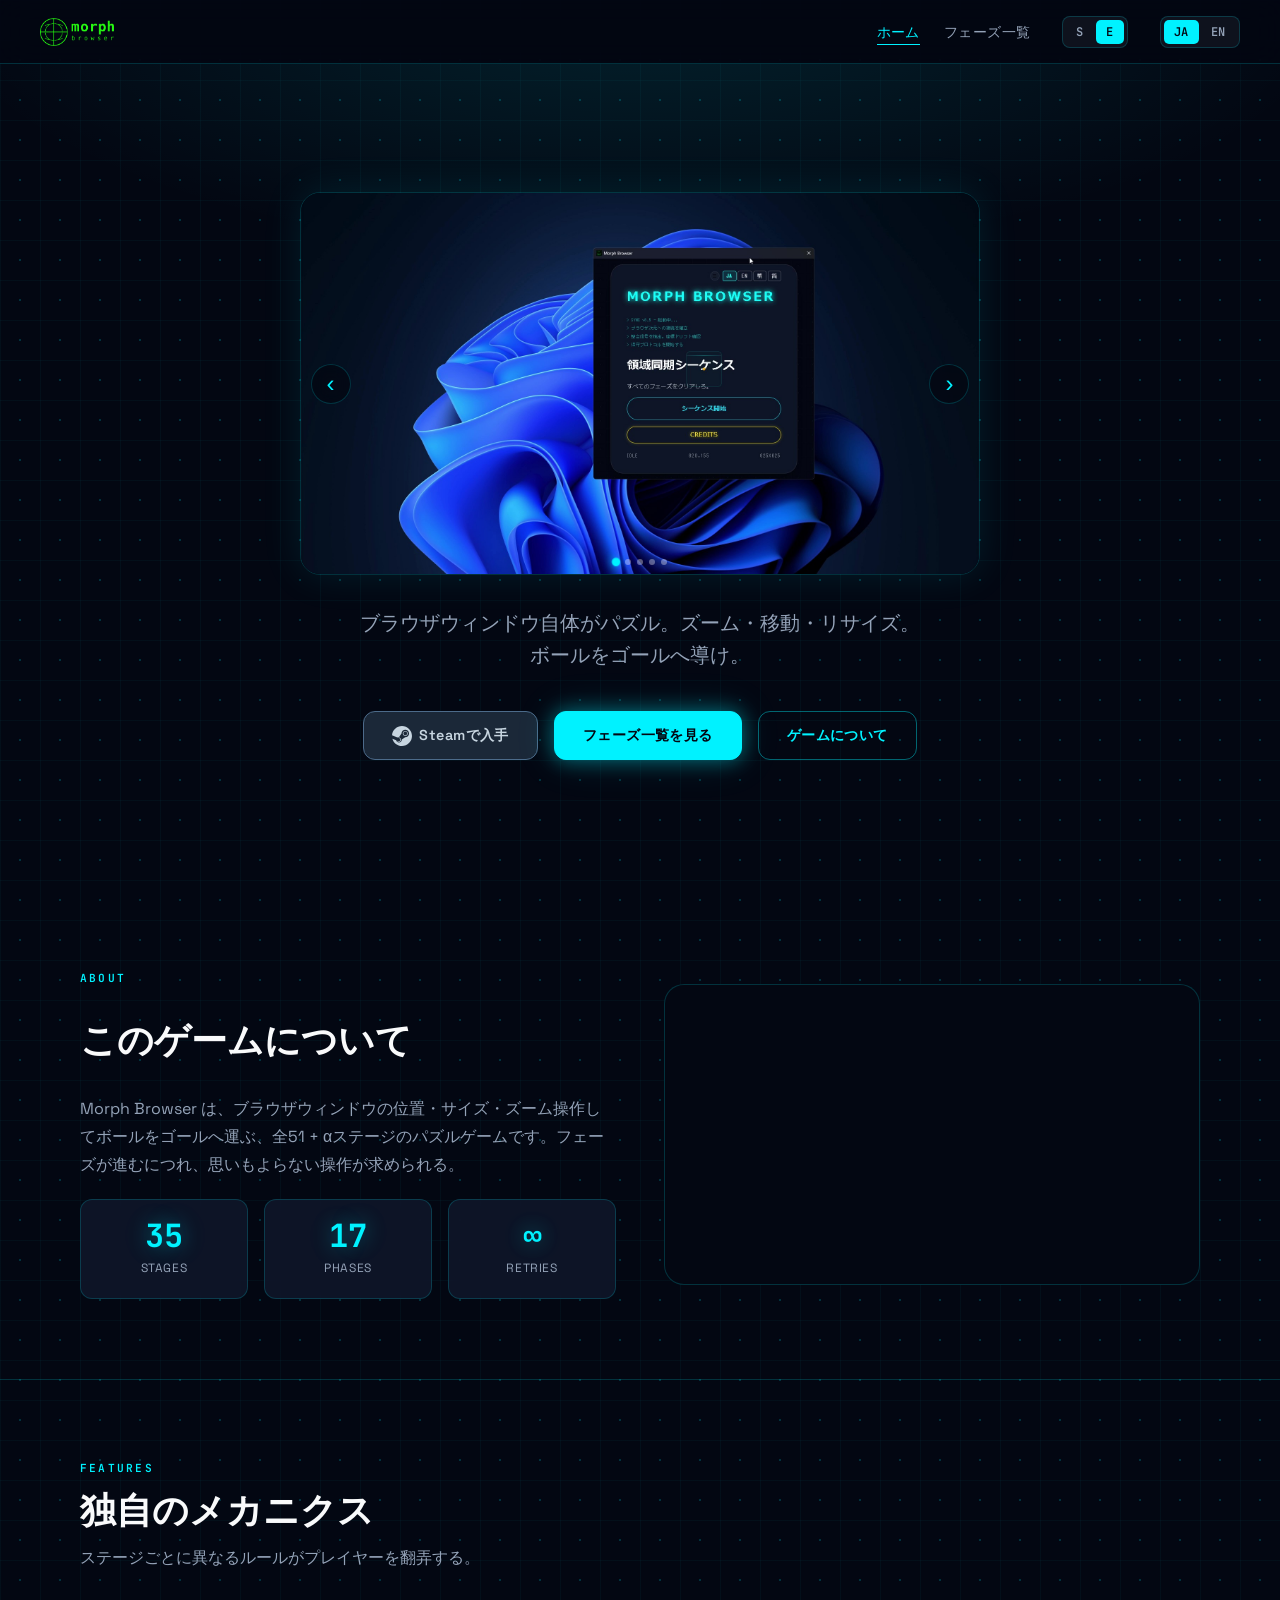
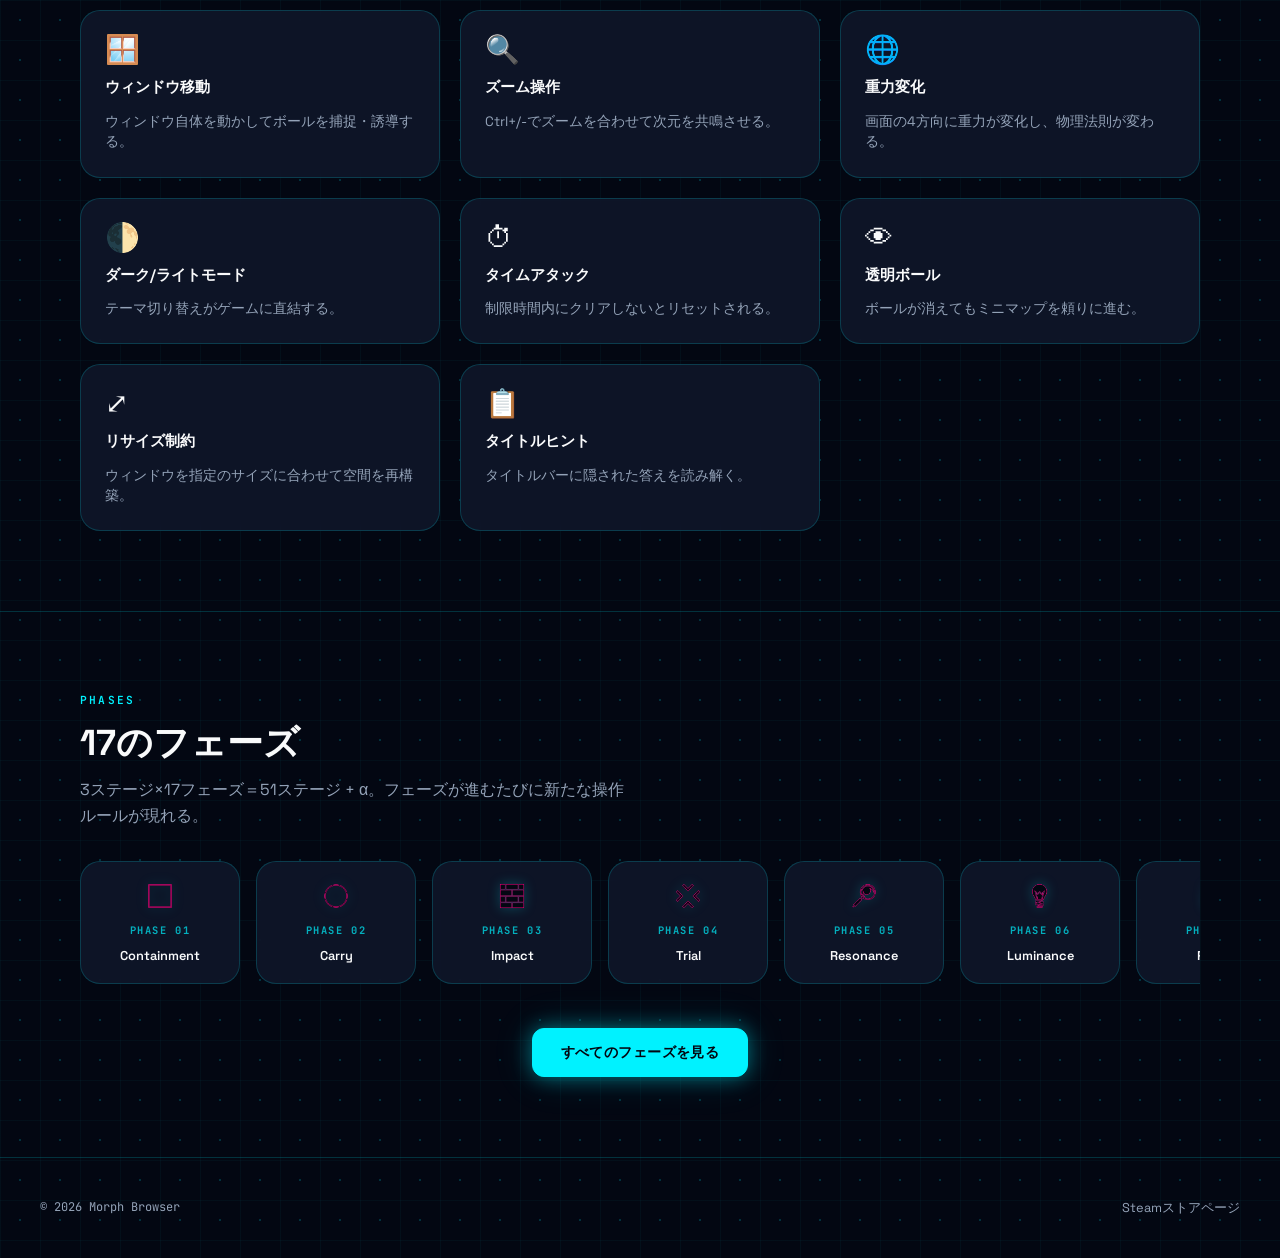
==== commit f6ff3008: "steamへのリンクを追加" ====
--- a/index.html
+++ b/index.html
@@ -69,6 +69,10 @@
             ブラウザウィンドウ自体がパズル。<br />ズーム・移動・リサイズを操り、ボールをゴールへ導け。
         </p>
         <div class="hero-actions">
+            <a href="https://store.steampowered.com/app/4580780/Morph_Browser/" class="btn btn-steam" target="_blank" rel="noopener">
+                <svg width="20" height="20" viewBox="0 0 24 24" fill="currentColor" aria-hidden="true"><path d="M11.979 0C5.678 0 .511 4.86.022 11.037l6.432 2.658c.545-.371 1.203-.59 1.912-.59.063 0 .125.004.188.006l2.861-4.142V8.91c0-2.495 2.028-4.524 4.524-4.524 2.494 0 4.524 2.031 4.524 4.527s-2.03 4.525-4.524 4.525h-.105l-4.076 2.911c0 .052.004.105.004.159 0 1.875-1.515 3.396-3.39 3.396-1.635 0-3.016-1.173-3.331-2.727L.436 15.27C1.862 20.307 6.486 24 11.979 24c6.627 0 11.999-5.373 11.999-12S18.605 0 11.979 0zM7.54 18.21l-1.473-.61c.262.543.714.999 1.314 1.25 1.297.539 2.793-.076 3.332-1.375.263-.63.264-1.319.005-1.949s-.75-1.121-1.377-1.383c-.624-.26-1.29-.249-1.878-.03l1.523.63c.956.4 1.409 1.497 1.009 2.455-.397.957-1.497 1.41-2.455 1.012zm11.415-9.303c0-1.662-1.353-3.015-3.015-3.015-1.665 0-3.015 1.353-3.015 3.015 0 1.665 1.35 3.015 3.015 3.015 1.663 0 3.015-1.35 3.015-3.015zm-5.273-.005c0-1.252 1.013-2.266 2.265-2.266 1.249 0 2.266 1.014 2.266 2.266 0 1.251-1.017 2.265-2.266 2.265-1.252 0-2.265-1.014-2.265-2.265z"/></svg>
+                <span data-i18n="hero.cta.steam">Steamで入手</span>
+            </a>
             <a href="phases.html" class="btn btn-primary" data-i18n="hero.cta.phases">フェーズ一覧を見る</a>
             <a href="#about" class="btn btn-outline" data-i18n="hero.cta.about">ゲームとは</a>
         </div>
@@ -214,6 +218,9 @@
     <!-- ── Footer ── -->
     <footer>
         <p class="footer-copy" data-i18n="footer.copy">© 2026 Morph Browser</p>
+        <p class="footer-links">
+            <a href="https://store.steampowered.com/app/4580780/Morph_Browser/" target="_blank" rel="noopener" data-i18n="footer.steam">Steamストアページ</a>
+        </p>
     </footer>
 
     <script src="assets/js/i18n.js"></script>
--- a/assets/css/style.css
+++ b/assets/css/style.css
@@ -305,6 +305,21 @@
   transform: translateY(-2px);
 }
 
+.btn-steam {
+  background: #1b2838;
+  color: #c7d5e0;
+  border-color: #4c6b8a;
+  gap: 0.5em;
+}
+
+.btn-steam:hover {
+  background: #2a475e;
+  border-color: #66c0f4;
+  color: #fff;
+  box-shadow: 0 0 12px rgba(102, 192, 244, 0.4);
+  transform: translateY(-2px);
+}
+
 /* ── Section Headers ─────────────────────────────────────── */
 .section-label {
   font-family: var(--font-mono);
